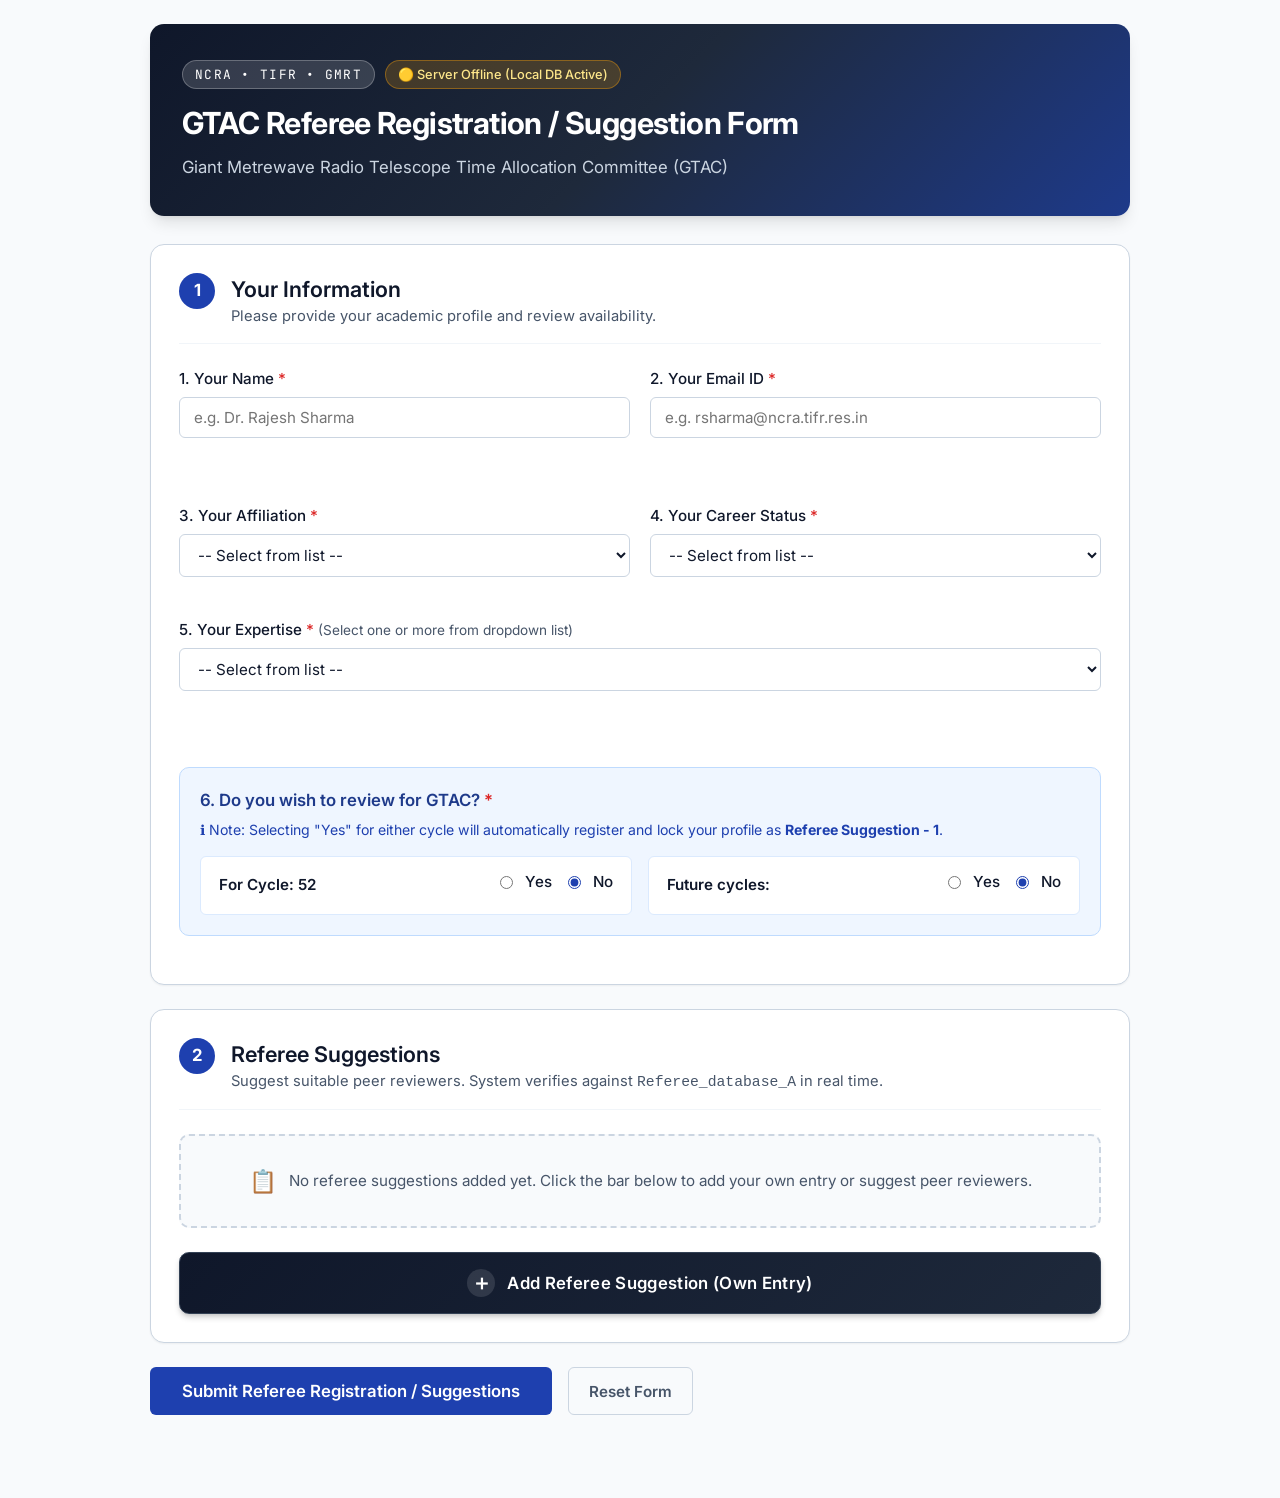
==== docs/index.html @ 1b67e629 "feat: add complete GitHub Wiki suite in wiki/ and GitHub Pages bundle in docs/ (v01.00.10)" ====
<!DOCTYPE html>
<html lang="en">
<head>
  <meta charset="UTF-8">
  <meta name="viewport" content="width=device-width, initial-scale=1.0">
  <title>GTAC Referee Registration / Suggestion Form</title>
  <link rel="stylesheet" href="style.css">
  <link rel="preconnect" href="https://fonts.googleapis.com">
  <link rel="preconnect" href="https://fonts.gstatic.com" crossorigin>
  <link href="https://fonts.googleapis.com/css2?family=Inter:wght@300;400;500;600;700&family=JetBrains+Mono:wght@400;500&display=swap" rel="stylesheet">
</head>
<body>
  <div class="app-container">
    <!-- Header -->
    <header class="app-header">
      <div class="header-content">
        <div class="header-badges">
          <div class="brand-badge">NCRA • TIFR • GMRT</div>
          <div id="connection-status-badge" class="connection-badge status-checking">Checking server...</div>
        </div>
        <h1>GTAC Referee Registration / Suggestion Form</h1>
        <p class="subtitle">Giant Metrewave Radio Telescope Time Allocation Committee (GTAC)</p>
      </div>
    </header>

    <!-- Main Form -->
    <main class="main-content">
      <form id="gtac-form" novalidate>
        
        <!-- SECTION 1: Submitter Information -->
        <section class="card section-card">
          <div class="card-header">
            <span class="step-num">1</span>
            <div>
              <h2>Your Information</h2>
              <p class="card-desc">Please provide your academic profile and review availability.</p>
            </div>
          </div>

          <div class="grid-2">
            <!-- 1. Name -->
            <div class="form-group">
              <label for="user_name">1. Your Name <span class="required">*</span></label>
              <input type="text" id="user_name" name="user_name" placeholder="e.g. Dr. Rajesh Sharma" required>
              <span class="field-error" id="err-user_name"></span>
            </div>

            <!-- 2. Email -->
            <div class="form-group">
              <label for="user_email">2. Your Email ID <span class="required">*</span></label>
              <input type="email" id="user_email" name="user_email" placeholder="e.g. rsharma@ncra.tifr.res.in" required>
              <div class="email-validation-notice" id="user_email_validation"></div>
              <span class="field-error" id="err-user_email"></span>
            </div>
          </div>

          <div class="grid-2">
            <!-- 3. Affiliation -->
            <div class="form-group">
              <label for="user_affiliation">3. Your Affiliation <span class="required">*</span></label>
              <select id="user_affiliation" name="user_affiliation" required>
                <option value="">-- Select Affiliation from Database --</option>
                <!-- Populated dynamically from database/affiliations.txt -->
                <option value="OTHERS">+ Others (Enter new institution)</option>
              </select>
              <div id="user_affiliation_other_box" class="other-input-box hidden">
                <input type="text" id="user_affiliation_other" placeholder="Enter new affiliation name to add to database">
                <small class="hint">This new affiliation will be registered into database/affiliations.txt</small>
              </div>
              <span class="field-error" id="err-user_affiliation"></span>
            </div>

            <!-- 4. Career Status -->
            <div class="form-group">
              <label for="user_career_status">4. Your Career Status <span class="required">*</span></label>
              <select id="user_career_status" name="user_career_status" required>
                <option value="">-- Select Career Status --</option>
                <!-- Populated dynamically from database/career_status.txt -->
              </select>
              <span class="field-error" id="err-user_career_status"></span>
            </div>
          </div>

          <!-- 5. Expertise -->
          <div class="form-group">
            <label for="user_expertise">5. Your Expertise <span class="required">*</span> <span class="hint-inline">(Select one or more from dropdown list)</span></label>
            <select id="user_expertise" name="user_expertise">
              <option value="">-- Select Expertise from list --</option>
              <!-- Populated dynamically from database/expertise.txt -->
              <option value="OTHERS">+ Others (Enter new expertise topic)</option>
            </select>
            <div id="user_expertise_selected" class="selected-tags-container"></div>
            <div id="user_expertise_other_box" class="other-input-box hidden">
              <input type="text" id="user_expertise_other" placeholder="Enter new expertise area to add to database">
              <small class="hint">This new expertise will be registered into database/expertise.txt</small>
            </div>
            <span class="field-error" id="err-user_expertise"></span>
          </div>

          <!-- 6. Review Willingness -->
          <div class="form-group review-willingness-card">
            <label class="group-title">6. Do you wish to review for GTAC? <span class="required">*</span></label>
            <p class="section-notice">
              <span class="info-icon">ℹ️</span> Note: Selecting "Yes" for either cycle will automatically register and lock your profile as <strong>Referee Suggestion - 1</strong>.
            </p>
            
            <div class="willingness-grid">
              <div class="willingness-item">
                <span class="cycle-title" id="cycle-title-label">For Cycle: <span id="current-cycle-display">52</span></span>
                <div class="radio-options">
                  <label class="radio-label">
                    <input type="radio" name="review_this_cycle" value="yes">
                    <span class="radio-custom"></span> Yes
                  </label>
                  <label class="radio-label">
                    <input type="radio" name="review_this_cycle" value="no" checked>
                    <span class="radio-custom"></span> No
                  </label>
                </div>
              </div>

              <div class="willingness-item">
                <span class="cycle-title">Future cycles:</span>
                <div class="radio-options">
                  <label class="radio-label">
                    <input type="radio" name="review_future_cycles" value="yes">
                    <span class="radio-custom"></span> Yes
                  </label>
                  <label class="radio-label">
                    <input type="radio" name="review_future_cycles" value="no" checked>
                    <span class="radio-custom"></span> No
                  </label>
                </div>
              </div>
            </div>
          </div>
        </section>

        <!-- SECTION 2: Referee Suggestions -->
        <section class="card section-card">
          <div class="card-header">
            <span class="step-num">2</span>
            <div>
              <h2>Referee Suggestions</h2>
              <p class="card-desc">Suggest suitable peer reviewers. System verifies against <code>Referee_database_A</code> in real time.</p>
            </div>
          </div>

          <div id="referee-list" class="referee-cards-container">
            <!-- Referee blocks rendered dynamically here -->
            <div id="referee-empty-hint" class="referee-empty-hint">
              <span class="hint-icon">📋</span>
              <span>No referee suggestions added yet. Click the bar below to add your own entry or suggest peer reviewers.</span>
            </div>
          </div>

          <!-- Full Length Dark Background Bar -->
          <div class="add-referee-bar-container">
            <button type="button" id="btn-add-referee" class="btn-add-referee-bar">
              <span class="bar-icon">＋</span>
              <span id="btn-add-referee-text" class="bar-text">Add Referee Suggestion (Own Entry)</span>
            </button>
          </div>
        </section>

        <!-- Form Submission Footer -->
        <div class="form-actions">
          <button type="submit" id="btn-submit" class="btn btn-primary btn-large">
            Submit Referee Registration / Suggestions
          </button>
          <button type="reset" id="btn-reset" class="btn btn-outline">
            Reset Form
          </button>
        </div>
      </form>
    </main>

    <!-- Submission Modal -->
    <div id="modal-success" class="modal hidden">
      <div class="modal-dialog">
        <div class="modal-icon">🎉</div>
        <h3 id="modal-title">Form Submitted Successfully</h3>
        <div id="modal-body" class="modal-body"></div>
        <div class="modal-actions">
          <button type="button" id="btn-close-modal" class="btn btn-primary">Close</button>
        </div>
      </div>
    </div>
  </div>

  <script src="db_data.js"></script>
  <script src="app.js"></script>
</body>
</html>
---- docs/style.css ----
/* GTAC Referee Registration System Stylesheet */
:root {
  --primary: #1e40af;
  --primary-hover: #1d4ed8;
  --primary-light: #eff6ff;
  --text-main: #0f172a;
  --text-muted: #475569;
  --text-light: #94a3b8;
  --border-color: #cbd5e1;
  --bg-page: #f8fafc;
  --bg-card: #ffffff;
  --badge-verified-bg: #dcfce7;
  --badge-verified-text: #166534;
  --badge-verified-border: #86efac;
  --badge-suggested-bg: #fef3c7;
  --badge-suggested-text: #92400e;
  --badge-suggested-border: #fcd34d;
  --badge-self-bg: #e0e7ff;
  --badge-self-text: #3730a3;
  --badge-self-border: #a5b4fc;
  --badge-new-bg: #f1f5f9;
  --badge-new-text: #334155;
  --shadow-sm: 0 1px 2px 0 rgb(0 0 0 / 0.05);
  --shadow-md: 0 4px 6px -1px rgb(0 0 0 / 0.1), 0 2px 4px -2px rgb(0 0 0 / 0.1);
  --shadow-lg: 0 10px 15px -3px rgb(0 0 0 / 0.1), 0 4px 6px -4px rgb(0 0 0 / 0.1);
  --radius-sm: 6px;
  --radius-md: 10px;
  --radius-lg: 14px;
}

* {
  box-sizing: border-box;
  margin: 0;
  padding: 0;
}

body {
  font-family: 'Inter', system-ui, -apple-system, sans-serif;
  background-color: var(--bg-page);
  color: var(--text-main);
  line-height: 1.5;
  padding: 24px 16px;
}

.app-container {
  max-width: 980px;
  margin: 0 auto;
}

/* Header */
.app-header {
  background: linear-gradient(135deg, #0f172a 0%, #1e293b 50%, #1e3a8a 100%);
  color: #ffffff;
  border-radius: var(--radius-lg);
  padding: 36px 32px;
  margin-bottom: 28px;
  box-shadow: var(--shadow-lg);
}

.header-badges {
  display: flex;
  align-items: center;
  gap: 10px;
  margin-bottom: 12px;
  flex-wrap: wrap;
}

.brand-badge {
  display: inline-block;
  font-family: 'JetBrains Mono', monospace;
  font-size: 0.8rem;
  letter-spacing: 0.1em;
  background: rgba(255, 255, 255, 0.15);
  border: 1px solid rgba(255, 255, 255, 0.25);
  padding: 4px 12px;
  border-radius: 9999px;
  text-transform: uppercase;
}

.connection-badge {
  font-size: 0.8rem;
  font-weight: 500;
  padding: 4px 12px;
  border-radius: 9999px;
  display: inline-flex;
  align-items: center;
  gap: 6px;
  transition: all 0.2s ease;
}

.status-online {
  background: rgba(16, 185, 129, 0.2);
  color: #a7f3d0;
  border: 1px solid rgba(16, 185, 129, 0.4);
}

.status-offline {
  background: rgba(245, 158, 11, 0.2);
  color: #fde68a;
  border: 1px solid rgba(245, 158, 11, 0.4);
}

.status-checking {
  background: rgba(255, 255, 255, 0.1);
  color: #cbd5e1;
  border: 1px solid rgba(255, 255, 255, 0.2);
}

.app-header h1 {
  font-size: 1.9rem;
  font-weight: 700;
  letter-spacing: -0.02em;
  margin-bottom: 8px;
}

.app-header .subtitle {
  color: #cbd5e1;
  font-size: 1.05rem;
}

/* Cards & Sections */
.card {
  background: var(--bg-card);
  border: 1px solid var(--border-color);
  border-radius: var(--radius-lg);
  padding: 28px;
  margin-bottom: 24px;
  box-shadow: var(--shadow-sm);
  transition: box-shadow 0.2s ease;
}

.card:hover {
  box-shadow: var(--shadow-md);
}

.card-header {
  display: flex;
  align-items: flex-start;
  gap: 16px;
  margin-bottom: 24px;
  padding-bottom: 16px;
  border-bottom: 1px solid #f1f5f9;
}

.step-num {
  display: flex;
  align-items: center;
  justify-content: center;
  width: 36px;
  height: 36px;
  background: var(--primary);
  color: #ffffff;
  font-weight: 700;
  border-radius: 50%;
  font-size: 1.05rem;
  flex-shrink: 0;
}

.card-header h2 {
  font-size: 1.35rem;
  font-weight: 600;
  color: var(--text-main);
}

.card-desc {
  font-size: 0.92rem;
  color: var(--text-muted);
}

.section-header-action {
  justify-content: space-between;
  align-items: center;
}

.header-left {
  display: flex;
  align-items: center;
  gap: 16px;
}

/* Forms & Grids */
.grid-2 {
  display: grid;
  grid-template-columns: 1fr 1fr;
  gap: 20px;
}

@media (max-width: 768px) {
  .grid-2 {
    grid-template-columns: 1fr;
  }
  .section-header-action {
    flex-direction: column;
    align-items: flex-start;
    gap: 16px;
  }
}

.form-group {
  margin-bottom: 20px;
}

label {
  display: block;
  font-weight: 500;
  font-size: 0.95rem;
  margin-bottom: 6px;
  color: var(--text-main);
}

.required {
  color: #dc2626;
}

.hint-inline {
  font-weight: 400;
  font-size: 0.85rem;
  color: var(--text-muted);
}

input[type="text"],
input[type="email"],
select {
  width: 100%;
  padding: 10px 14px;
  border: 1px solid var(--border-color);
  border-radius: var(--radius-sm);
  font-size: 0.95rem;
  font-family: inherit;
  color: var(--text-main);
  background-color: #ffffff;
  transition: border-color 0.15s ease, box-shadow 0.15s ease, background-color 0.15s ease;
}

input[type="text"]:focus,
input[type="email"]:focus,
select:focus {
  outline: none;
  border-color: var(--primary);
  box-shadow: 0 0 0 3px rgba(30, 64, 175, 0.15);
}

input:disabled,
select:disabled {
  background-color: #f1f5f9 !important;
  color: #64748b !important;
  cursor: not-allowed;
  border-color: #e2e8f0;
}

.other-input-box {
  margin-top: 10px;
  padding: 12px;
  background: #f8fafc;
  border: 1px dashed var(--border-color);
  border-radius: var(--radius-sm);
}

.hint {
  display: block;
  font-size: 0.82rem;
  color: var(--text-muted);
  margin-top: 4px;
}

.field-error {
  display: block;
  font-size: 0.82rem;
  color: #dc2626;
  margin-top: 4px;
  min-height: 18px;
}

/* Expertise Tags & Selected Chips */
.selected-tags-container {
  display: flex;
  flex-wrap: wrap;
  gap: 8px;
  margin-top: 10px;
  min-height: 24px;
}

.tag-chip {
  display: inline-flex;
  align-items: center;
  gap: 6px;
  background: #f1f5f9;
  color: #1e293b;
  padding: 5px 12px;
  border-radius: 9999px;
  font-size: 0.85rem;
  font-weight: 500;
  border: 1px solid #cbd5e1;
  box-shadow: 0 1px 2px rgba(0,0,0,0.04);
  transition: all 0.15s ease;
}

.tag-chip strong {
  color: #1e40af;
  font-family: 'JetBrains Mono', monospace;
  font-size: 0.82rem;
}

.tag-chip .chip-remove {
  display: inline-flex;
  align-items: center;
  justify-content: center;
  width: 16px;
  height: 16px;
  border-radius: 50%;
  border: none;
  background: #cbd5e1;
  color: #475569;
  font-size: 0.85rem;
  font-weight: 700;
  cursor: pointer;
  line-height: 1;
  margin-left: 2px;
  transition: all 0.15s ease;
}

.tag-chip .chip-remove:hover {
  background: #ef4444;
  color: #ffffff;
}

.tag-chip.locked {
  background: #f8fafc;
  color: #64748b;
  border-color: #e2e8f0;
}

.tag-chip.locked .chip-remove {
  display: none;
}

/* Review Willingness Card */
.review-willingness-card {
  background: var(--primary-light);
  border: 1px solid #bfdbfe;
  padding: 20px;
  border-radius: var(--radius-md);
  margin-top: 12px;
}

.group-title {
  font-size: 1.05rem;
  font-weight: 600;
  color: #1e3a8a;
  margin-bottom: 6px;
}

.section-notice {
  font-size: 0.88rem;
  color: #1e40af;
  margin-bottom: 16px;
}

.willingness-grid {
  display: grid;
  grid-template-columns: 1fr 1fr;
  gap: 16px;
}

.willingness-item {
  background: #ffffff;
  padding: 14px 18px;
  border-radius: var(--radius-sm);
  border: 1px solid #dbeafe;
  display: flex;
  align-items: center;
  justify-content: space-between;
}

.cycle-title {
  font-weight: 600;
  font-size: 0.95rem;
}

.radio-options {
  display: flex;
  gap: 16px;
}

.radio-label {
  display: flex;
  align-items: center;
  gap: 6px;
  font-weight: 500;
  cursor: pointer;
}

.radio-label input[type="radio"] {
  accent-color: var(--primary);
}

/* Referee Suggestion Blocks */
.referee-cards-container {
  display: flex;
  flex-direction: column;
  gap: 20px;
}

.referee-empty-hint {
  display: flex;
  align-items: center;
  justify-content: center;
  gap: 12px;
  padding: 28px 20px;
  background: #f8fafc;
  border: 2px dashed #cbd5e1;
  border-radius: var(--radius-md);
  color: var(--text-muted);
  font-size: 0.95rem;
  text-align: center;
}

.referee-empty-hint .hint-icon {
  font-size: 1.4rem;
}

.referee-card {
  border: 1px solid var(--border-color);
  border-radius: var(--radius-md);
  padding: 22px;
  background: #ffffff;
  position: relative;
  transition: all 0.2s ease;
}

.referee-card.is-self {
  border-color: var(--badge-self-border);
  background: #fbfbfe;
  box-shadow: 0 0 0 1px var(--badge-self-border);
}

.referee-card.is-verified {
  border-color: var(--badge-verified-border);
  background: #fcfdfc;
  box-shadow: 0 0 0 1px var(--badge-verified-border);
}

.referee-card.is-suggested {
  border-color: var(--badge-suggested-border);
  background: #fffdfa;
}

.referee-header {
  display: flex;
  justify-content: space-between;
  align-items: center;
  margin-bottom: 16px;
  padding-bottom: 12px;
  border-bottom: 1px solid #f1f5f9;
}

.referee-title-area {
  display: flex;
  align-items: center;
  gap: 12px;
}

.referee-number {
  font-size: 1.15rem;
  font-weight: 700;
  color: var(--text-main);
}

.status-badge {
  font-size: 0.78rem;
  font-weight: 600;
  padding: 3px 10px;
  border-radius: 9999px;
  display: inline-flex;
  align-items: center;
  gap: 5px;
  text-transform: uppercase;
  letter-spacing: 0.04em;
}

.badge-self {
  background: var(--badge-self-bg);
  color: var(--badge-self-text);
  border: 1px solid var(--badge-self-border);
}

.badge-verified {
  background: var(--badge-verified-bg);
  color: var(--badge-verified-text);
  border: 1px solid var(--badge-verified-border);
}

.badge-suggested {
  background: var(--badge-suggested-bg);
  color: var(--badge-suggested-text);
  border: 1px solid var(--badge-suggested-border);
}

.badge-new {
  background: var(--badge-new-bg);
  color: var(--badge-new-text);
  border: 1px solid #e2e8f0;
}

.referee-alert-banner {
  padding: 10px 14px;
  border-radius: var(--radius-sm);
  font-size: 0.88rem;
  margin-bottom: 16px;
  display: flex;
  align-items: center;
  justify-content: space-between;
  gap: 8px;
}

.alert-self {
  background: var(--badge-self-bg);
  color: var(--badge-self-text);
  border: 1px solid var(--badge-self-border);
}

.alert-verified {
  background: var(--badge-verified-bg);
  color: var(--badge-verified-text);
  border: 1px solid var(--badge-verified-border);
}

.alert-suggested {
  background: var(--badge-suggested-bg);
  color: var(--badge-suggested-text);
  border: 1px solid var(--badge-suggested-border);
}

.alert-new {
  background: #f8fafc;
  color: #475569;
  border: 1px solid #e2e8f0;
}

/* Autocomplete Container */
.autocomplete-wrapper {
  position: relative;
}

.autocomplete-dropdown {
  position: absolute;
  top: 100%;
  left: 0;
  right: 0;
  background: #ffffff;
  border: 1px solid var(--border-color);
  border-radius: var(--radius-sm);
  box-shadow: var(--shadow-lg);
  z-index: 50;
  max-height: 200px;
  overflow-y: auto;
  margin-top: 4px;
}

.autocomplete-item {
  padding: 10px 14px;
  cursor: pointer;
  border-bottom: 1px solid #f1f5f9;
  display: flex;
  justify-content: space-between;
  align-items: center;
}

.autocomplete-item:last-child {
  border-bottom: none;
}

.autocomplete-item:hover {
  background-color: #f8fafc;
}

.ac-name {
  font-weight: 600;
  font-size: 0.92rem;
}

.ac-meta {
  font-size: 0.8rem;
  color: var(--text-muted);
}

/* Buttons */
.btn {
  display: inline-flex;
  align-items: center;
  justify-content: center;
  gap: 8px;
  padding: 10px 20px;
  font-size: 0.95rem;
  font-weight: 600;
  border-radius: var(--radius-sm);
  cursor: pointer;
  border: none;
  font-family: inherit;
  transition: all 0.15s ease;
}

.btn-primary {
  background: var(--primary);
  color: #ffffff;
}

.btn-primary:hover {
  background: var(--primary-hover);
  box-shadow: 0 4px 10px rgba(30, 64, 175, 0.25);
}

.btn-secondary {
  background: #0f172a;
  color: #ffffff;
}

.btn-secondary:hover {
  background: #1e293b;
}

.btn-outline {
  background: transparent;
  color: var(--text-muted);
  border: 1px solid var(--border-color);
}

.btn-outline:hover {
  background: #f1f5f9;
  color: var(--text-main);
}

.btn-danger-link {
  background: none;
  border: none;
  color: #dc2626;
  font-size: 0.88rem;
  font-weight: 500;
  cursor: pointer;
  padding: 4px 8px;
}

.btn-danger-link:hover {
  text-decoration: underline;
}

.btn-ai-suggest {
  background: #faf5ff;
  color: #7e22ce;
  border: 1px solid #d8b4fe;
  font-size: 0.82rem;
  padding: 4px 10px;
  border-radius: 9999px;
  cursor: pointer;
  font-weight: 500;
}

.btn-ai-suggest:hover {
  background: #f3e8ff;
}

/* Full Length Dark Background Bar for Adding Referees */
.add-referee-bar-container {
  margin-top: 24px;
  width: 100%;
}

.btn-add-referee-bar {
  width: 100%;
  background: linear-gradient(135deg, #0f172a 0%, #1e293b 100%);
  color: #ffffff;
  border: 1px solid #334155;
  border-radius: var(--radius-md);
  padding: 16px 24px;
  font-size: 1.05rem;
  font-weight: 600;
  cursor: pointer;
  display: flex;
  align-items: center;
  justify-content: center;
  gap: 12px;
  box-shadow: 0 4px 6px -1px rgba(0, 0, 0, 0.2), 0 2px 4px -2px rgba(0, 0, 0, 0.1);
  transition: all 0.2s ease;
  letter-spacing: 0.02em;
  font-family: inherit;
}

.btn-add-referee-bar:hover {
  background: linear-gradient(135deg, #1e293b 0%, #1e3a8a 100%);
  border-color: #3b82f6;
  box-shadow: 0 10px 20px -3px rgba(30, 58, 138, 0.4);
  transform: translateY(-2px);
}

.btn-add-referee-bar:active {
  transform: translateY(0);
  box-shadow: 0 2px 4px rgba(0, 0, 0, 0.2);
}

.btn-add-referee-bar .bar-icon {
  font-size: 1.3rem;
  font-weight: 700;
  line-height: 1;
  display: inline-flex;
  align-items: center;
  justify-content: center;
  width: 28px;
  height: 28px;
  background: rgba(255, 255, 255, 0.12);
  border-radius: 50%;
  transition: all 0.2s ease;
}

.btn-add-referee-bar:hover .bar-icon {
  background: var(--primary);
  transform: rotate(90deg);
}

.btn-large {
  padding: 14px 32px;
  font-size: 1.05rem;
}

.form-actions {
  display: flex;
  gap: 16px;
  margin-top: 12px;
  margin-bottom: 60px;
}

/* Modal */
.modal {
  position: fixed;
  top: 0;
  left: 0;
  right: 0;
  bottom: 0;
  background: rgba(15, 23, 42, 0.6);
  display: flex;
  align-items: center;
  justify-content: center;
  z-index: 100;
  padding: 20px;
  backdrop-filter: blur(4px);
}

/* Email Validation Notice */
.email-validation-notice {
  font-size: 0.8rem;
  margin-top: 5px;
  display: flex;
  align-items: center;
  gap: 6px;
  min-height: 20px;
  transition: all 0.2s ease;
}

.email-validation-notice.valid {
  color: #15803d;
  font-weight: 500;
}

.email-validation-notice.valid .badge-valid-pill {
  background: #dcfce7;
  color: #15803d;
  border: 1px solid #bbf7d0;
  padding: 2px 8px;
  border-radius: 9999px;
  font-weight: 600;
  font-size: 0.75rem;
  display: inline-flex;
  align-items: center;
  gap: 4px;
}

.email-validation-notice.checking {
  color: #0284c7;
  font-style: italic;
}

.email-validation-notice.invalid {
  color: #b91c1c;
  font-size: 0.78rem;
}

/* Modal */
.modal {
  position: fixed;
  top: 0;
  left: 0;
  right: 0;
  bottom: 0;
  background: rgba(15, 23, 42, 0.6);
  display: flex;
  align-items: center;
  justify-content: center;
  z-index: 100;
  padding: 20px;
  backdrop-filter: blur(4px);
}

.modal-dialog {
  background: #ffffff;
  border-radius: var(--radius-lg);
  max-width: 720px;
  width: 100%;
  max-height: 90vh;
  overflow-y: auto;
  padding: 32px;
  text-align: center;
  box-shadow: var(--shadow-lg);
  animation: modalIn 0.25s ease-out;
}

@keyframes modalIn {
  from { opacity: 0; transform: scale(0.95); }
  to { opacity: 1; transform: scale(1); }
}

.modal-icon {
  font-size: 3rem;
  margin-bottom: 12px;
}

.modal h3 {
  font-size: 1.5rem;
  margin-bottom: 8px;
  color: var(--text-main);
}

.modal-body {
  font-size: 0.95rem;
  color: var(--text-main);
  margin-bottom: 24px;
  text-align: left;
  background: transparent;
  padding: 0;
  border: none;
}

/* Structured Submission Information */
.summary-meta-badge {
  display: flex;
  align-items: center;
  justify-content: center;
  gap: 12px;
  padding: 8px 16px;
  background: #f8fafc;
  border: 1px solid #e2e8f0;
  border-radius: 20px;
  font-size: 0.85rem;
  color: #475569;
  margin-bottom: 20px;
  text-align: center;
}

.summary-card {
  background: #ffffff;
  border: 1px solid #e2e8f0;
  border-radius: var(--radius-md);
  padding: 16px 18px;
  margin-bottom: 16px;
  box-shadow: 0 1px 3px rgba(0,0,0,0.03);
}

.summary-card-header {
  font-size: 0.82rem;
  font-weight: 700;
  text-transform: uppercase;
  letter-spacing: 0.06em;
  color: var(--primary-color);
  margin-bottom: 12px;
  display: flex;
  align-items: center;
  justify-content: space-between;
  border-bottom: 1px solid #f1f5f9;
  padding-bottom: 6px;
}

.summary-grid {
  display: grid;
  grid-template-columns: repeat(auto-fit, minmax(250px, 1fr));
  gap: 10px 18px;
}

.summary-item {
  font-size: 0.9rem;
  line-height: 1.4;
}

.summary-label {
  color: var(--text-muted);
  font-size: 0.78rem;
  font-weight: 500;
  margin-bottom: 2px;
  text-transform: uppercase;
  letter-spacing: 0.03em;
}

.summary-value {
  color: var(--text-main);
  font-weight: 600;
  word-break: break-word;
}

.summary-referee-card {
  background: #f8fafc;
  border: 1px solid #e2e8f0;
  border-radius: var(--radius-sm);
  padding: 14px;
  margin-bottom: 10px;
}

.summary-referee-card:last-child {
  margin-bottom: 0;
}

.summary-ref-header {
  display: flex;
  align-items: center;
  justify-content: space-between;
  margin-bottom: 8px;
}

.summary-ref-title {
  font-weight: 700;
  font-size: 0.92rem;
  color: #0f172a;
}

.summary-chips {
  display: flex;
  flex-wrap: wrap;
  gap: 6px;
  margin-top: 4px;
}

.summary-chip {
  background: #e2e8f0;
  color: #334155;
  font-size: 0.75rem;
  padding: 2px 8px;
  border-radius: 12px;
  font-weight: 500;
}

.summary-chip-val {
  background: #dcfce7;
  color: #15803d;
  font-size: 0.75rem;
  padding: 2px 8px;
  border-radius: 12px;
  font-weight: 600;
}

.summary-footer-note {
  text-align: center;
  margin-top: 18px;
  color: #166534;
  font-size: 0.9rem;
  font-weight: 600;
  background: #f0fdf4;
  border: 1px solid #bbf7d0;
  padding: 10px 14px;
  border-radius: var(--radius-sm);
}

.modal-actions {
  display: flex;
  justify-content: center;
}

.hidden {
  display: none !important;
}
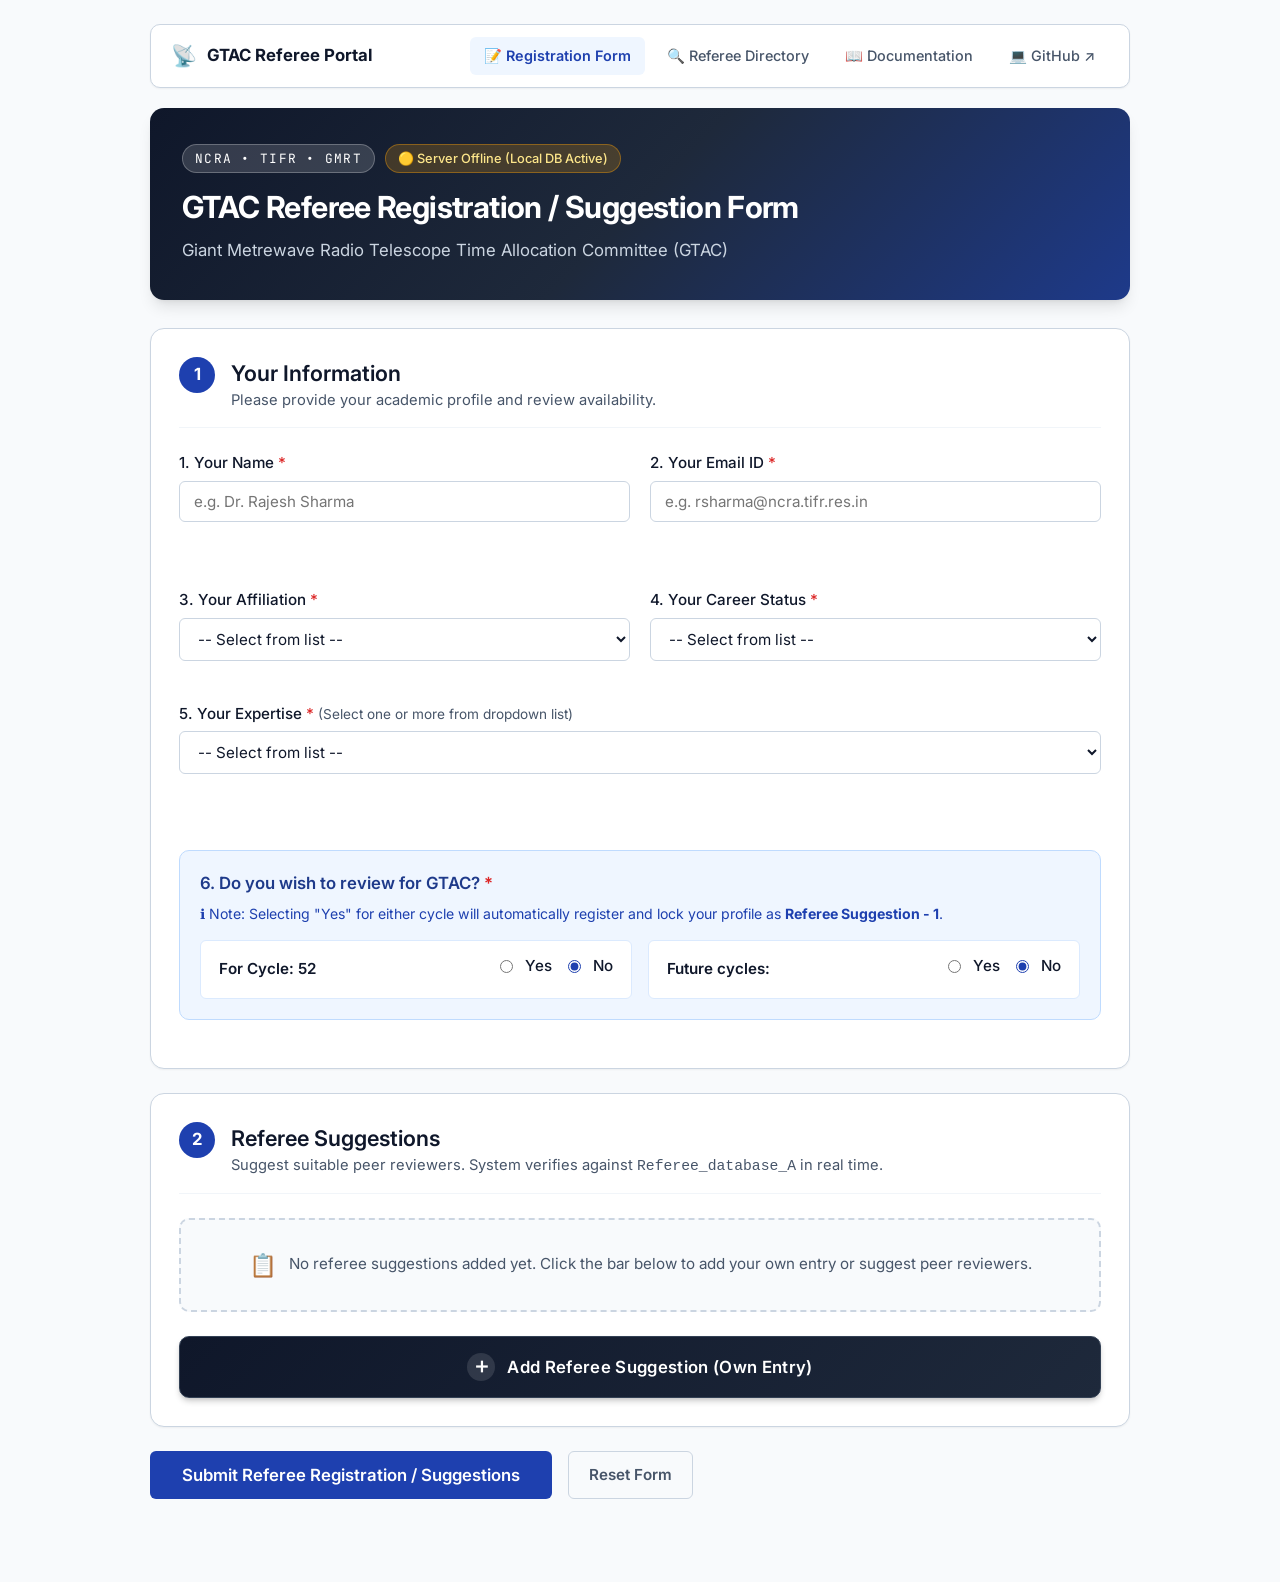
==== commit 18e8b9c4: "feat: add referee directory & lookup page (referees.html) with multi-criteria filtering and color-co" ====
--- a/docs/index.html
+++ b/docs/index.html
@@ -11,6 +11,21 @@
 </head>
 <body>
   <div class="app-container">
+
+    <!-- Top Navigation Bar -->
+    <nav class="top-nav">
+      <a href="index.html" class="nav-brand">
+        <span style="font-size: 1.3rem;">📡</span>
+        <span>GTAC Referee Portal</span>
+      </a>
+      <div class="nav-links">
+        <a href="index.html" class="nav-link active">📝 Registration Form</a>
+        <a href="referees.html" class="nav-link">🔍 Referee Directory</a>
+        <a href="doc/README.html" class="nav-link">📖 Documentation</a>
+        <a href="https://github.com/prasundutta151/GTAC_REF" class="nav-link" target="_blank" rel="noopener">💻 GitHub ↗</a>
+      </div>
+    </nav>
+
     <!-- Header -->
     <header class="app-header">
       <div class="header-content">
--- a/docs/style.css
+++ b/docs/style.css
@@ -973,3 +973,60 @@
 .hidden {
   display: none !important;
 }
+
+/* Top Navigation Bar */
+.top-nav {
+  display: flex;
+  align-items: center;
+  justify-content: space-between;
+  background: #ffffff;
+  padding: 12px 20px;
+  border-radius: var(--radius-md);
+  box-shadow: var(--shadow-sm);
+  margin-bottom: 20px;
+  border: 1px solid var(--border-color);
+  flex-wrap: wrap;
+  gap: 12px;
+}
+
+.nav-brand {
+  display: flex;
+  align-items: center;
+  gap: 10px;
+  font-weight: 700;
+  color: var(--text-main);
+  text-decoration: none;
+  font-size: 1.05rem;
+}
+
+.nav-links {
+  display: flex;
+  align-items: center;
+  gap: 8px;
+  flex-wrap: wrap;
+}
+
+.nav-link {
+  display: inline-flex;
+  align-items: center;
+  gap: 6px;
+  padding: 8px 14px;
+  border-radius: var(--radius-sm);
+  text-decoration: none;
+  font-size: 0.9rem;
+  font-weight: 500;
+  color: var(--text-muted);
+  transition: all 0.2s ease;
+}
+
+.nav-link:hover {
+  background: #f1f5f9;
+  color: var(--primary);
+}
+
+.nav-link.active {
+  background: var(--primary-light);
+  color: var(--primary);
+  font-weight: 600;
+}
+
